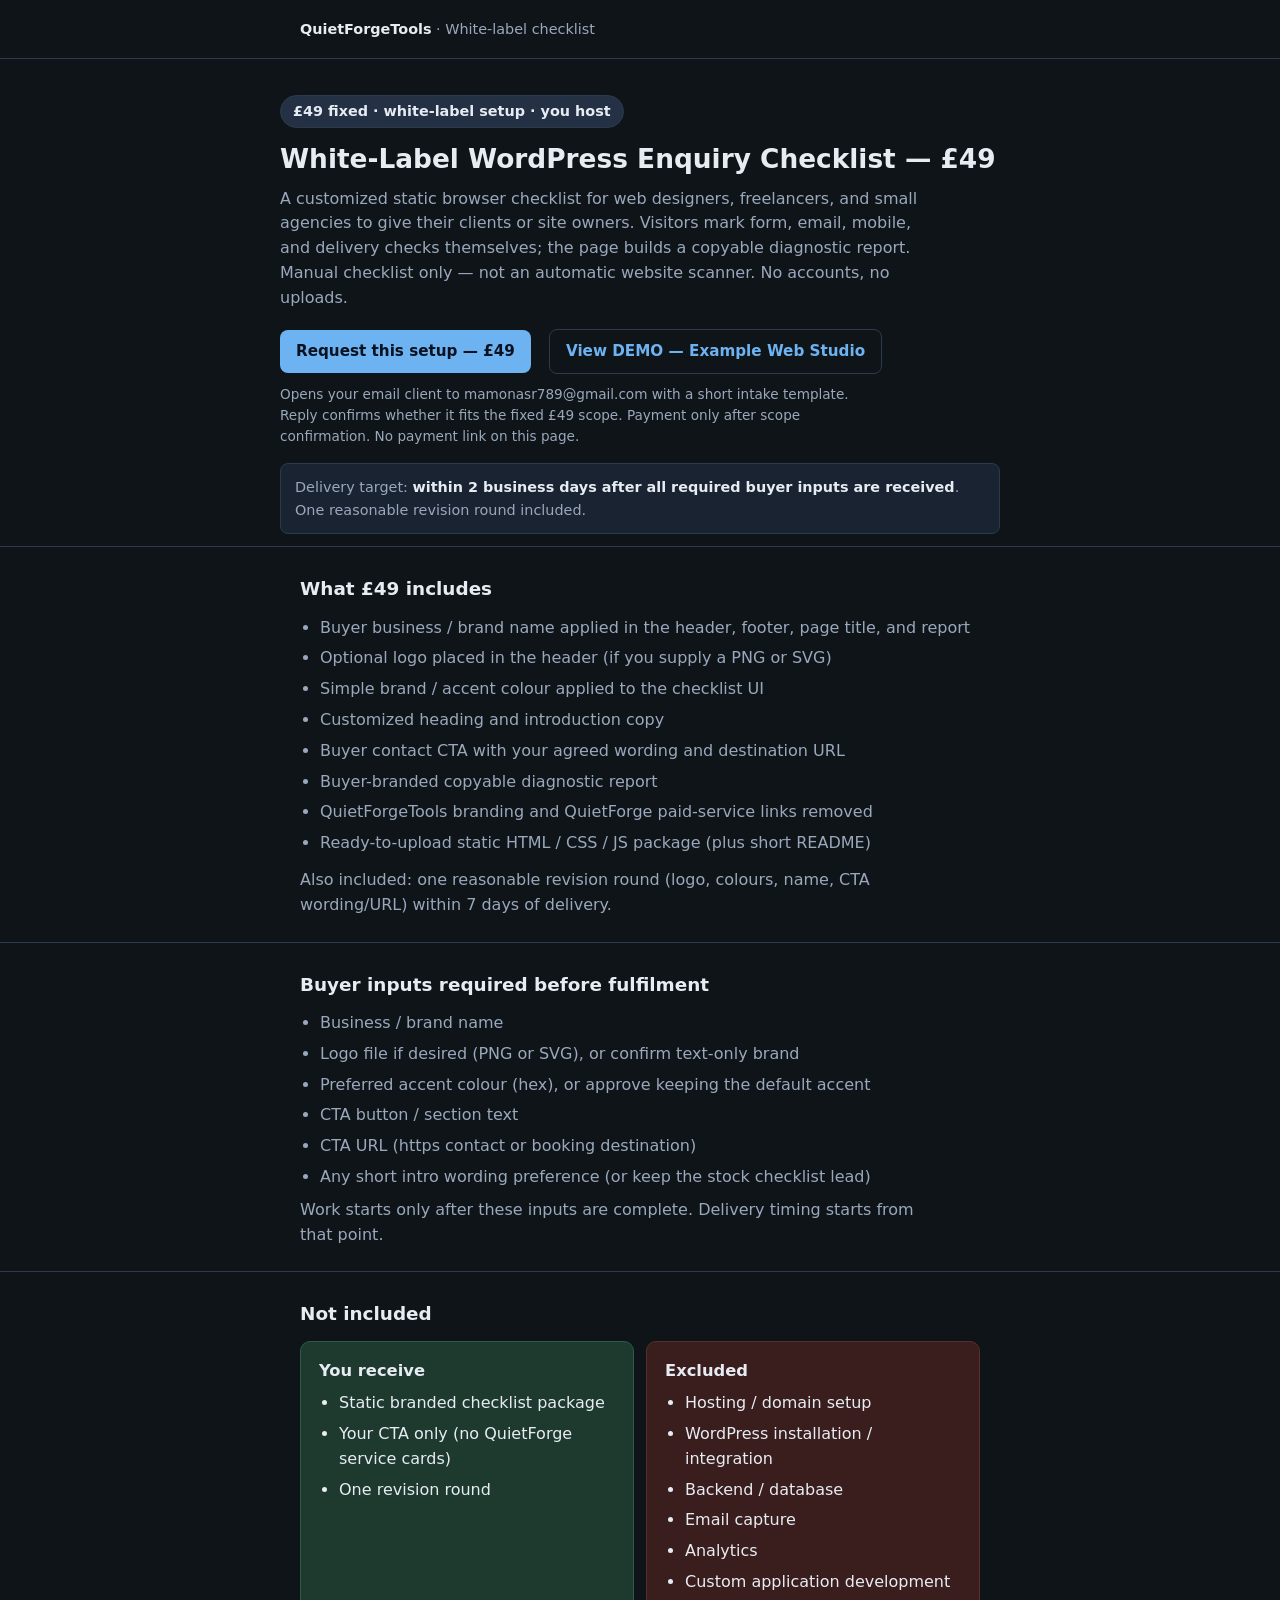
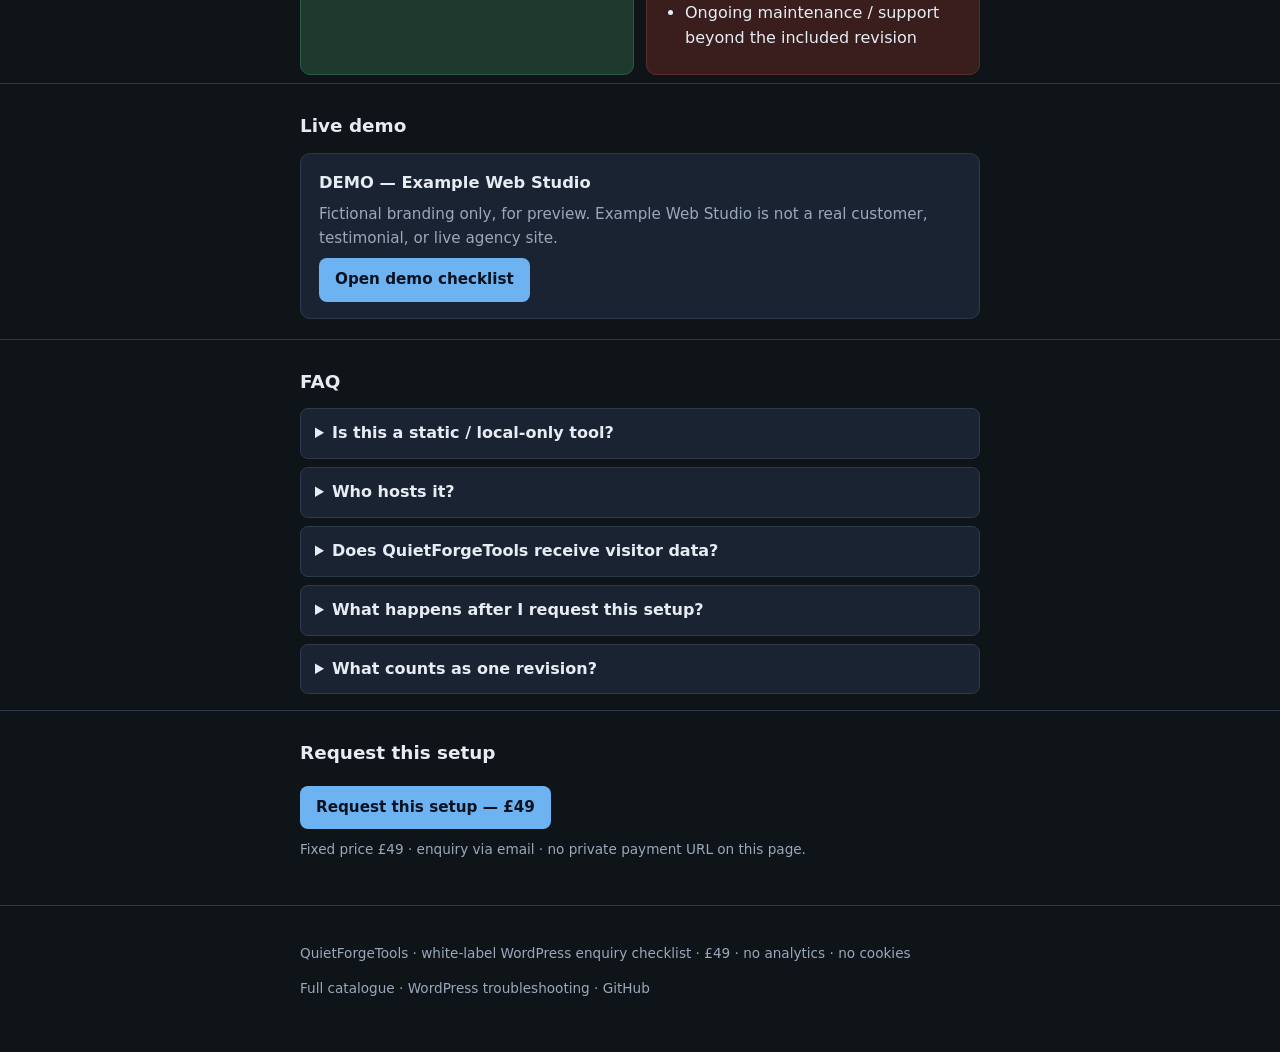
==== docs/white-label-wordpress-checklist/index.html @ 09318e4a "TASK968: Publish £49 White-Label WordPress Enquiry Checklist offer Owned sales page + DEMO (Example " ====
<!DOCTYPE html>
<html lang="en">
<head>
  <meta charset="utf-8" />
  <meta name="viewport" content="width=device-width, initial-scale=1" />
  <title>White-Label WordPress Enquiry Checklist — £49 | QuietForgeTools</title>
  <meta name="description" content="White-label WordPress Enquiry Checklist for £49: branded static browser checklist for web designers, freelancers, and small agencies. You host it. One revision included." />
  <link rel="canonical" href="https://mamonasr789-png.github.io/quietforgetools/white-label-wordpress-checklist/" />
  <meta name="robots" content="index,follow" />
  <style>
    :root {
      --bg: #0f1419;
      --surface: #1a2332;
      --border: #2d3a4d;
      --text: #e7ecf3;
      --muted: #9aa8bc;
      --accent: #6db3f2;
      --chip: #243044;
      --yes: #1e3a2f;
      --no: #3a1e1e;
    }
    * { box-sizing: border-box; }
    body {
      margin: 0;
      font-family: system-ui, -apple-system, Segoe UI, Roboto, Helvetica, Arial, sans-serif;
      background: var(--bg);
      color: var(--text);
      line-height: 1.55;
      font-size: 16px;
    }
    a { color: var(--accent); text-decoration: none; }
    a:hover { text-decoration: underline; }
    .wrap { max-width: 720px; margin: 0 auto; padding: 0 20px; }
    header { border-bottom: 1px solid var(--border); padding: 18px 0; }
    .brand { font-size: 0.9rem; color: var(--muted); }
    .brand strong { color: var(--text); font-weight: 600; }
    .brand a { color: var(--muted); }
    .brand a:hover { color: var(--accent); }
    .hero { padding: 36px 0 12px; }
    .price-chip {
      display: inline-block;
      background: var(--chip);
      border: 1px solid var(--border);
      border-radius: 999px;
      padding: 4px 12px;
      font-size: 0.9rem;
      font-weight: 600;
      margin-bottom: 14px;
    }
    h1 { font-size: 1.65rem; line-height: 1.25; margin: 0 0 12px; font-weight: 700; }
    h2 { font-size: 1.15rem; margin: 0 0 12px; font-weight: 650; }
    h3 { font-size: 1.02rem; margin: 0 0 8px; font-weight: 600; }
    .lead { color: var(--muted); margin: 0 0 16px; max-width: 40em; }
    .note {
      font-size: 0.9rem;
      color: var(--muted);
      margin: 16px 0 0;
      padding: 12px 14px;
      background: var(--surface);
      border: 1px solid var(--border);
      border-radius: 8px;
    }
    section { padding: 28px 0 8px; border-top: 1px solid var(--border); }
    ul { margin: 0 0 8px; padding-left: 1.25em; color: var(--muted); }
    li { margin-bottom: 6px; }
    .item {
      background: var(--surface);
      border: 1px solid var(--border);
      border-radius: 10px;
      padding: 16px 18px;
      margin-bottom: 12px;
    }
    .item p { margin: 0 0 8px; color: var(--muted); font-size: 0.95rem; }
    .item p:last-child { margin-bottom: 0; }
    .btn {
      display: inline-block;
      padding: 10px 16px;
      border-radius: 8px;
      background: var(--accent);
      color: #0a1220;
      font-weight: 600;
      font-size: 0.95rem;
      text-decoration: none;
    }
    .btn:hover { text-decoration: none; filter: brightness(1.06); }
    .btn-ghost {
      background: transparent;
      color: var(--accent);
      border: 1px solid var(--border);
      margin-left: 8px;
    }
    .cta-row { margin: 18px 0 8px; display: flex; flex-wrap: wrap; gap: 10px; align-items: center; }
    .btn-note { font-size: 0.85rem; color: var(--muted); margin: 10px 0 0; max-width: 42em; }
    .vs { display: grid; grid-template-columns: 1fr 1fr; gap: 12px; }
    @media (max-width: 560px) { .vs { grid-template-columns: 1fr; } }
    .card {
      background: var(--surface);
      border: 1px solid var(--border);
      border-radius: 10px;
      padding: 16px 18px;
    }
    .card.yes { border-color: #2d5a45; background: var(--yes); }
    .card.no { border-color: #5a2d2d; background: var(--no); }
    .card ul { color: var(--text); }
    .faq details {
      background: var(--surface);
      border: 1px solid var(--border);
      border-radius: 8px;
      padding: 12px 14px;
      margin-bottom: 8px;
    }
    .faq summary { cursor: pointer; font-weight: 600; }
    .faq details p { margin: 10px 0 0; color: var(--muted); font-size: 0.95rem; }
    footer {
      margin-top: 36px;
      padding: 24px 0 40px;
      border-top: 1px solid var(--border);
      color: var(--muted);
      font-size: 0.85rem;
    }
    footer a { color: var(--muted); }
  </style>
</head>
<body>
  <header>
    <div class="wrap">
      <div class="brand"><a href="https://mamonasr789-png.github.io/quietforgetools/"><strong>QuietForgeTools</strong></a> · White-label checklist</div>
    </div>
  </header>

  <main>
    <div class="wrap hero">
      <div class="price-chip">£49 fixed · white-label setup · you host</div>
      <h1>White-Label WordPress Enquiry Checklist — £49</h1>
      <p class="lead">
        A customized static browser checklist for web designers, freelancers, and small agencies
        to give their clients or site owners. Visitors mark form, email, mobile, and delivery checks
        themselves; the page builds a copyable diagnostic report. Manual checklist only — not an
        automatic website scanner. No accounts, no uploads.
      </p>
      <div class="cta-row">
        <a class="btn" id="cta-request" href="mailto:mamonasr789@gmail.com?subject=White-Label%20WordPress%20Enquiry%20Checklist%20%E2%80%94%20%C2%A349&body=Business%20%2F%20brand%20name%3A%20%0ALogo%20file%20desired%20(Y%2FN%20%2F%20text-only)%3A%20%0APreferred%20accent%20colour%20(hex%20or%20keep%20default)%3A%20%0ACTA%20button%20text%3A%20%0ACTA%20URL%20(https)%3A%20%0AShort%20intro%20wording%20preference%20(or%20keep%20stock)%3A%20%0A%0AI%27ll%20reply%20to%20confirm%20scope.%20Payment%20only%20after%20scope%20is%20confirmed.%20Do%20not%20send%20logo%20files%20until%20asked.%0A">Request this setup — £49</a>
        <a class="btn btn-ghost" href="./demo/">View DEMO — Example Web Studio</a>
      </div>
      <p class="btn-note">
        Opens your email client to mamonasr789@gmail.com with a short intake template.
        Reply confirms whether it fits the fixed £49 scope. Payment only after scope confirmation.
        No payment link on this page.
      </p>
      <p class="note">
        Delivery target: <strong style="color:var(--text)">within 2 business days after all required buyer inputs are received</strong>.
        One reasonable revision round included.
      </p>
    </div>

    <section id="includes" aria-labelledby="includes-h">
      <div class="wrap">
        <h2 id="includes-h">What £49 includes</h2>
        <ul>
          <li>Buyer business / brand name applied in the header, footer, page title, and report</li>
          <li>Optional logo placed in the header (if you supply a PNG or SVG)</li>
          <li>Simple brand / accent colour applied to the checklist UI</li>
          <li>Customized heading and introduction copy</li>
          <li>Buyer contact CTA with your agreed wording and destination URL</li>
          <li>Buyer-branded copyable diagnostic report</li>
          <li>QuietForgeTools branding and QuietForge paid-service links removed</li>
          <li>Ready-to-upload static HTML / CSS / JS package (plus short README)</li>
        </ul>
        <p class="lead" style="margin-top:12px">Also included: one reasonable revision round (logo, colours, name, CTA wording/URL) within 7 days of delivery.</p>
      </div>
    </section>

    <section id="inputs" aria-labelledby="inputs-h">
      <div class="wrap">
        <h2 id="inputs-h">Buyer inputs required before fulfilment</h2>
        <ul>
          <li>Business / brand name</li>
          <li>Logo file if desired (PNG or SVG), or confirm text-only brand</li>
          <li>Preferred accent colour (hex), or approve keeping the default accent</li>
          <li>CTA button / section text</li>
          <li>CTA URL (https contact or booking destination)</li>
          <li>Any short intro wording preference (or keep the stock checklist lead)</li>
        </ul>
        <p class="lead">Work starts only after these inputs are complete. Delivery timing starts from that point.</p>
      </div>
    </section>

    <section id="exclusions" aria-labelledby="exclusions-h">
      <div class="wrap">
        <h2 id="exclusions-h">Not included</h2>
        <div class="vs">
          <div class="card yes">
            <h3>You receive</h3>
            <ul>
              <li>Static branded checklist package</li>
              <li>Your CTA only (no QuietForge service cards)</li>
              <li>One revision round</li>
            </ul>
          </div>
          <div class="card no">
            <h3>Excluded</h3>
            <ul>
              <li>Hosting / domain setup</li>
              <li>WordPress installation / integration</li>
              <li>Backend / database</li>
              <li>Email capture</li>
              <li>Analytics</li>
              <li>Custom application development</li>
              <li>Ongoing maintenance / support beyond the included revision</li>
            </ul>
          </div>
        </div>
      </div>
    </section>

    <section id="demo" aria-labelledby="demo-h">
      <div class="wrap">
        <h2 id="demo-h">Live demo</h2>
        <article class="item">
          <h3>DEMO — Example Web Studio</h3>
          <p>
            Fictional branding only, for preview. Example Web Studio is not a real customer,
            testimonial, or live agency site.
          </p>
          <p><a class="btn" href="./demo/">Open demo checklist</a></p>
        </article>
      </div>
    </section>

    <section id="faq" class="faq" aria-labelledby="faq-h">
      <div class="wrap">
        <h2 id="faq-h">FAQ</h2>
        <details>
          <summary>Is this a static / local-only tool?</summary>
          <p>Yes. The deliverable is static HTML, CSS, and JS. Visitors mark checks in the browser. It does not crawl or automatically scan websites.</p>
        </details>
        <details>
          <summary>Who hosts it?</summary>
          <p>You do. Upload the folder anywhere you host static files (your site, CDN, GitHub Pages, etc.). Hosting and domain setup are not included.</p>
        </details>
        <details>
          <summary>Does QuietForgeTools receive visitor data?</summary>
          <p>No. The checklist does not send visitor marks or reports to QuietForgeTools. Nothing is uploaded by the checklist itself.</p>
        </details>
        <details>
          <summary>What happens after I request this setup?</summary>
          <p>Email with the intake fields. We confirm the fixed £49 scope, then arrange payment after confirmation. Once all required inputs are received, we deliver the static package within 2 business days and note the revision window.</p>
        </details>
        <details>
          <summary>What counts as one revision?</summary>
          <p>One round of reasonable adjustments to logo, colours, business name, and CTA wording or URL within 7 days of delivery. New checklist items, redesigns, hosting work, and WordPress integration are out of scope.</p>
        </details>
      </div>
    </section>

    <section id="request" aria-labelledby="request-h">
      <div class="wrap">
        <h2 id="request-h">Request this setup</h2>
        <div class="cta-row">
          <a class="btn" href="mailto:mamonasr789@gmail.com?subject=White-Label%20WordPress%20Enquiry%20Checklist%20%E2%80%94%20%C2%A349&body=Business%20%2F%20brand%20name%3A%20%0ALogo%20file%20desired%20(Y%2FN%20%2F%20text-only)%3A%20%0APreferred%20accent%20colour%20(hex%20or%20keep%20default)%3A%20%0ACTA%20button%20text%3A%20%0ACTA%20URL%20(https)%3A%20%0AShort%20intro%20wording%20preference%20(or%20keep%20stock)%3A%20%0A%0AI%27ll%20reply%20to%20confirm%20scope.%20Payment%20only%20after%20scope%20is%20confirmed.%20Do%20not%20send%20logo%20files%20until%20asked.%0A">Request this setup — £49</a>
        </div>
        <p class="btn-note">Fixed price £49 · enquiry via email · no private payment URL on this page.</p>
      </div>
    </section>
  </main>

  <footer>
    <div class="wrap">
      <p>QuietForgeTools · white-label WordPress enquiry checklist · £49 · no analytics · no cookies</p>
      <p>
        <a href="https://mamonasr789-png.github.io/quietforgetools/">Full catalogue</a>
        ·
        <a href="https://mamonasr789-png.github.io/quietforgetools/wordpress-troubleshooting/">WordPress troubleshooting</a>
        ·
        <a href="https://github.com/mamonasr789-png/quietforgetools">GitHub</a>
      </p>
    </div>
  </footer>
</body>
</html>
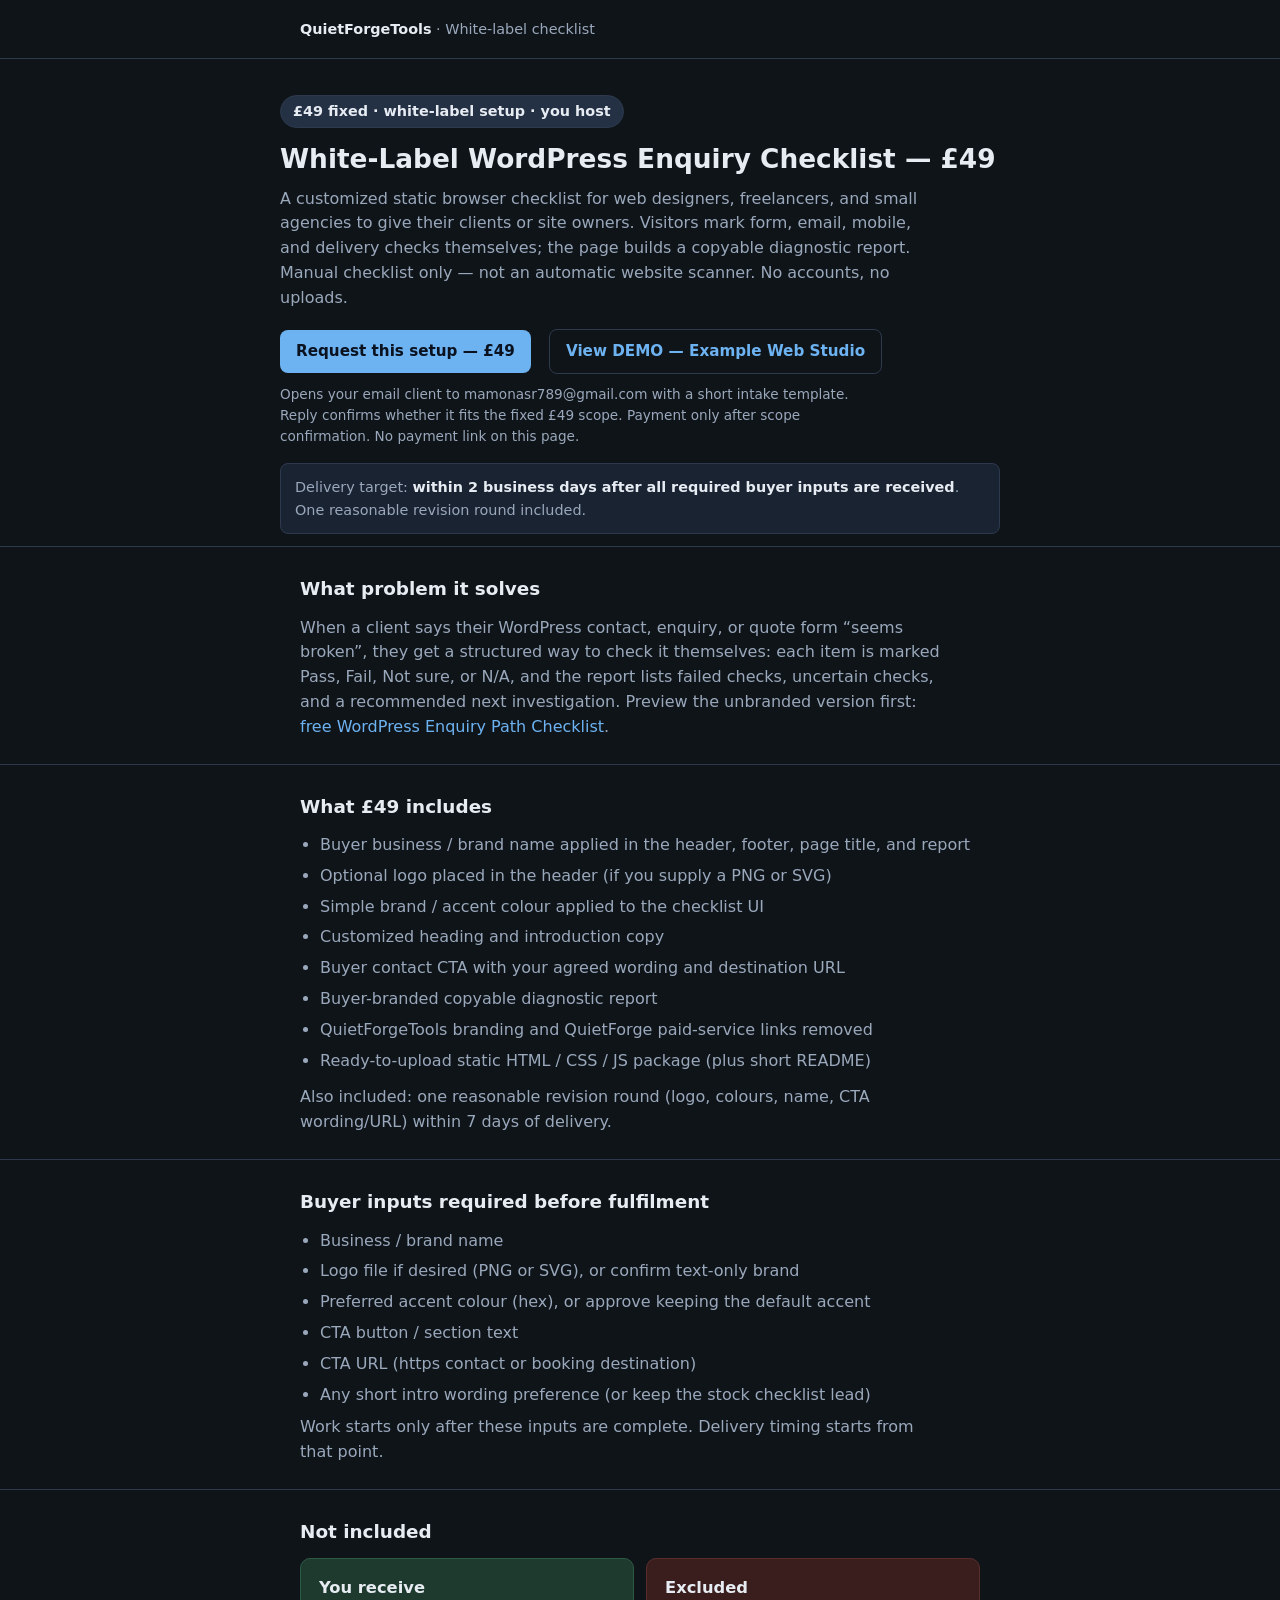
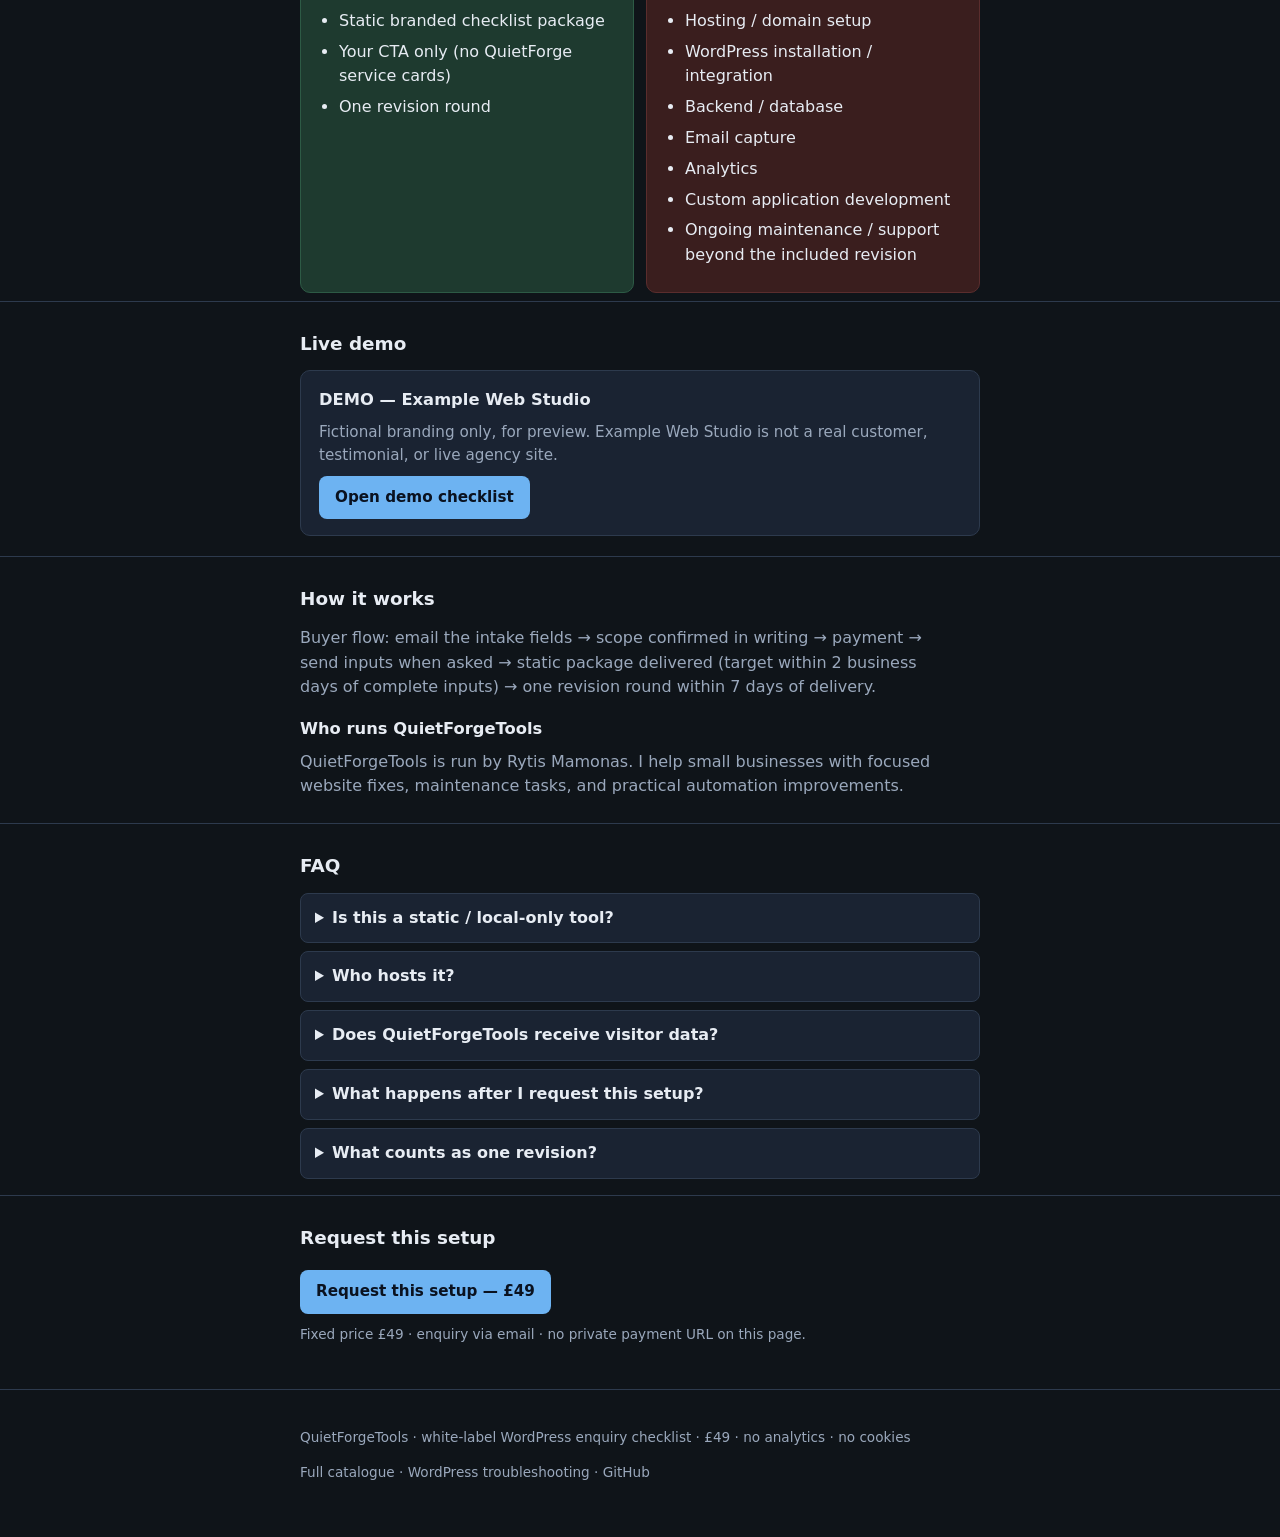
==== commit 7ce2663d: "TASK1010: White-Label checklist page — add problem statement, buyer flow and operator line (copy onl" ====
--- a/docs/white-label-wordpress-checklist/index.html
+++ b/docs/white-label-wordpress-checklist/index.html
@@ -152,6 +152,19 @@
         One reasonable revision round included.
       </p>
     </div>
+
+    <section id="problem" aria-labelledby="problem-h">
+      <div class="wrap">
+        <h2 id="problem-h">What problem it solves</h2>
+        <p class="lead">
+          When a client says their WordPress contact, enquiry, or quote form “seems broken”, they get a
+          structured way to check it themselves: each item is marked Pass, Fail, Not sure, or N/A, and the
+          report lists failed checks, uncertain checks, and a recommended next investigation.
+          Preview the unbranded version first:
+          <a href="https://mamonasr789-png.github.io/quietforgetools-wp-enquiry-checklist/">free WordPress Enquiry Path Checklist</a>.
+        </p>
+      </div>
+    </section>
 
     <section id="includes" aria-labelledby="includes-h">
       <div class="wrap">
@@ -227,6 +240,21 @@
       </div>
     </section>
 
+    <section id="process" aria-labelledby="process-h">
+      <div class="wrap">
+        <h2 id="process-h">How it works</h2>
+        <p class="lead">
+          Buyer flow: email the intake fields → scope confirmed in writing → payment → send inputs when asked →
+          static package delivered (target within 2 business days of complete inputs) → one revision round within 7 days of delivery.
+        </p>
+        <h3>Who runs QuietForgeTools</h3>
+        <p class="lead">
+          QuietForgeTools is run by Rytis Mamonas. I help small businesses with focused website fixes,
+          maintenance tasks, and practical automation improvements.
+        </p>
+      </div>
+    </section>
+
     <section id="faq" class="faq" aria-labelledby="faq-h">
       <div class="wrap">
         <h2 id="faq-h">FAQ</h2>
